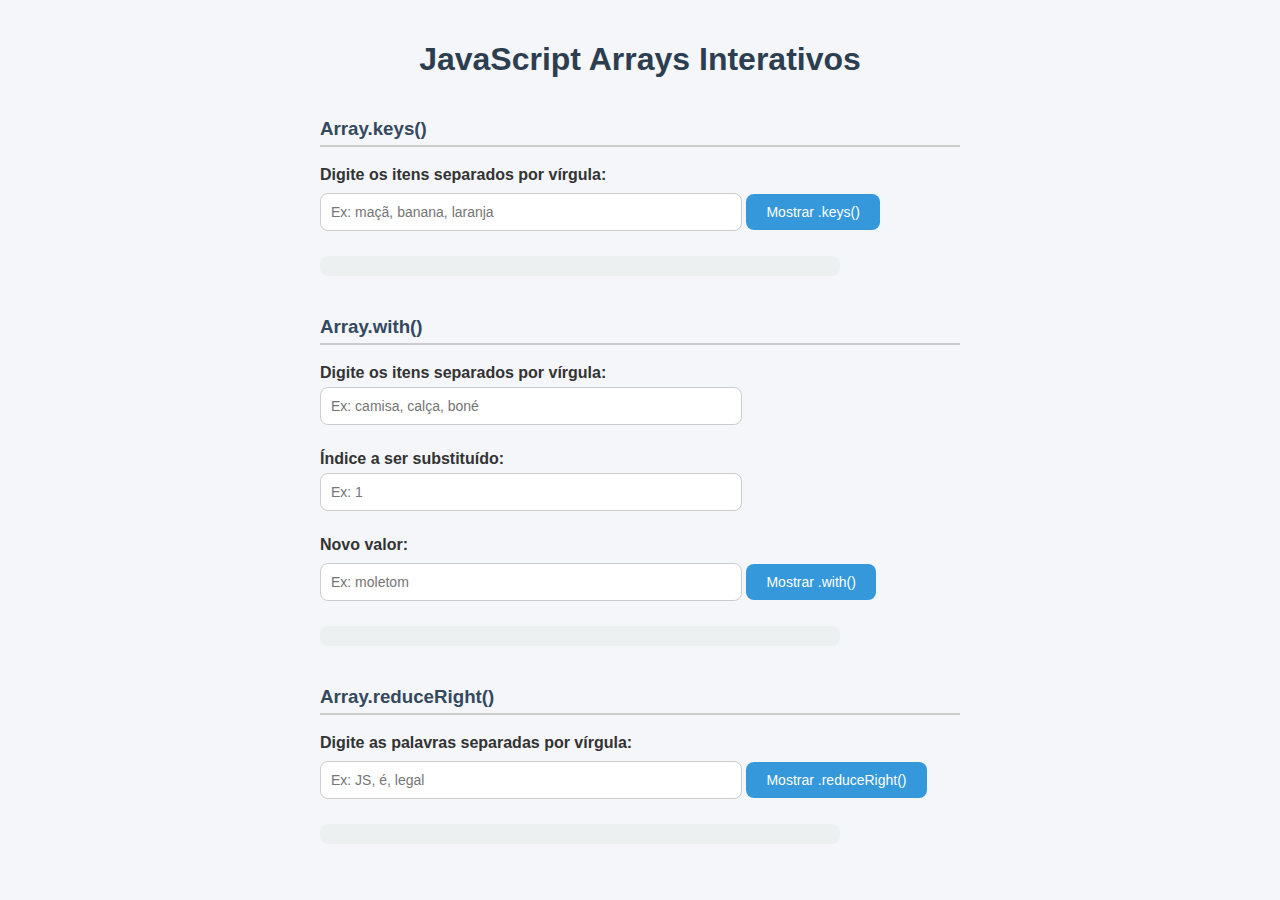
==== index.html @ 0f6d9038 "," ====
<!DOCTYPE html>
<html lang="pt-br">

<head>
  <meta charset="UTF-8">
  <meta name="viewport" content="width=device-width, initial-scale=1.0">
  <title>Arrays Interativos</title>
  <link rel="stylesheet" href="style.css">
</head>

<body>
  <h1>JavaScript Arrays Interativos</h1>

  <!-- Array.keys -->
  <h3>Array.keys()</h3>
  <label>Digite os itens separados por vírgula:</label>
  <input type="text" id="inputKeys" placeholder="Ex: maçã, banana, laranja">
  <button onclick="mostrarKeys()">Mostrar .keys()</button>
  <p id="keys01"></p>
  <p id="keys02" class="hidden"></p>

  <!-- Array.with -->
  <h3>Array.with()</h3>
  <label>Digite os itens separados por vírgula:</label>
  <input type="text" id="inputWith" placeholder="Ex: camisa, calça, boné">
  <label>Índice a ser substituído:</label>
  <input type="number" id="indexWith" placeholder="Ex: 1">
  <label>Novo valor:</label>
  <input type="text" id="newValueWith" placeholder="Ex: moletom">
  <button onclick="mostrarWith()">Mostrar .with()</button>
  <p id="with01"></p>
  <p id="with02" class="hidden"></p>

  <!-- Array.reduceRight -->
  <h3>Array.reduceRight()</h3>
  <label>Digite as palavras separadas por vírgula:</label>
  <input type="text" id="inputReduceRight" placeholder="Ex: JS, é, legal">
  <button onclick="mostrarReduceRight()">Mostrar .reduceRight()</button>
  <p id="reduceRight01"></p>
  <p id="reduceRight02" class="hidden"></p>

  <script src="script.js"></script>

</body>

</html>
---- style.css ----
body {
    font-family: 'Segoe UI', Tahoma, Geneva, Verdana, sans-serif;
    background: #f4f6f9;
    color: #333;
    margin: 0 auto;
    padding: 20px;
    width: 50%;
  }

  h1 {
    text-align: center;
    color: #2c3e50;
    margin-bottom: 30px;
  }

  h3 {
    color: #34495e;
    border-bottom: 2px solid #ccc;
    padding-bottom: 5px;
    margin-top: 40px;
  }

  label {
    display: block;
    margin: 10px 0 5px;
    font-weight: bold;
  }

  input[type="text"],
  input[type="number"] {
    width: 100%;
    max-width: 400px;
    padding: 10px;
    margin-bottom: 15px;
    border: 1px solid #ccc;
    border-radius: 8px;
    font-size: 14px;
    transition: border-color 0.3s;
  }

  input:focus {
    border-color: #3498db;
    outline: none;
  }

  button {
    background-color: #3498db;
    color: white;
    padding: 10px 20px;
    margin-top: 5px;
    border: none;
    border-radius: 8px;
    font-size: 14px;
    cursor: pointer;
    transition: background-color 0.3s, transform 0.2s;
  }

  button:hover {
    background-color: #2980b9;
    transform: scale(1.03);
  }

  p {
    background-color: #ecf0f1;
    padding: 10px;
    border-radius: 8px;
    max-width: 500px;
    margin-top: 10px;
    font-family: monospace;
    font-size: 14px;
    white-space: pre-wrap;
  }

  .hidden {
    display: none;
  }
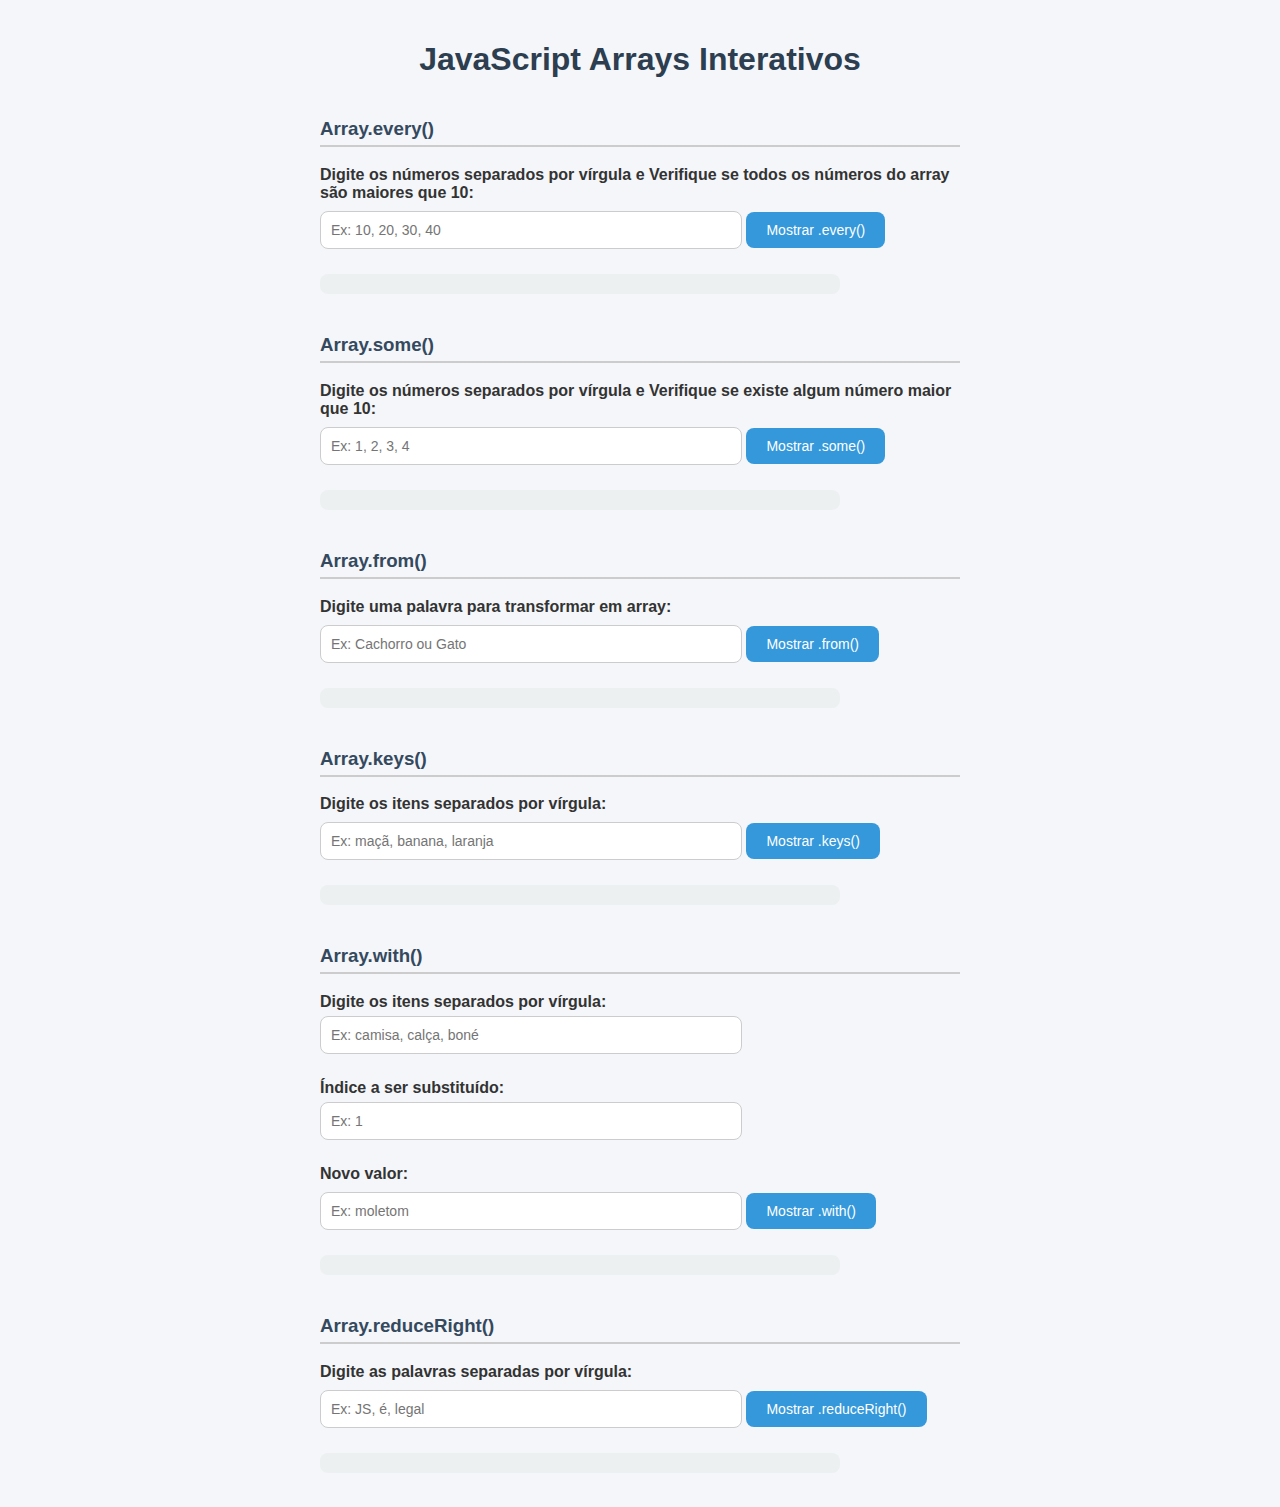
==== commit 3d280d2c: "finalizando trabalho" ====
--- a/index.html
+++ b/index.html
@@ -11,6 +11,29 @@
 <body>
   <h1>JavaScript Arrays Interativos</h1>
 
+  <!-- Array.Every -->
+  <h3>Array.every()</h3>
+  <label>Digite os números separados por vírgula e Verifique se todos os números do array são maiores que 10:</label>
+  <input type="text" id="inputEvery" placeholder="Ex: 10, 20, 30, 40">
+  <button onclick="mostrarEvery()">Mostrar .every()</button>
+  <p id="every01"></p>
+  <p id="every02" class="hidden"></p>
+
+  <!-- Array.some -->
+  <h3>Array.some()</h3>
+  <label>Digite os números separados por vírgula e Verifique se existe algum número maior que 10:</label>
+  <input type="text" id="inputSome" placeholder="Ex: 1, 2, 3, 4">
+  <button onclick="mostrarSome()">Mostrar .some()</button>
+  <p id="some01"></p>
+  <p id="some02" class="hidden"></p>
+
+  <!-- Array.from -->
+  <h3>Array.from()</h3>
+  <label>Digite uma palavra para transformar em array:</label>
+  <input type="text" id="inputArrayFrom" placeholder="Ex: Cachorro ou Gato">
+  <button onclick="mostrarFrom()">Mostrar .from()</button>
+  <p id="arrayFrom01"></p>
+  
   <!-- Array.keys -->
   <h3>Array.keys()</h3>
   <label>Digite os itens separados por vírgula:</label>
